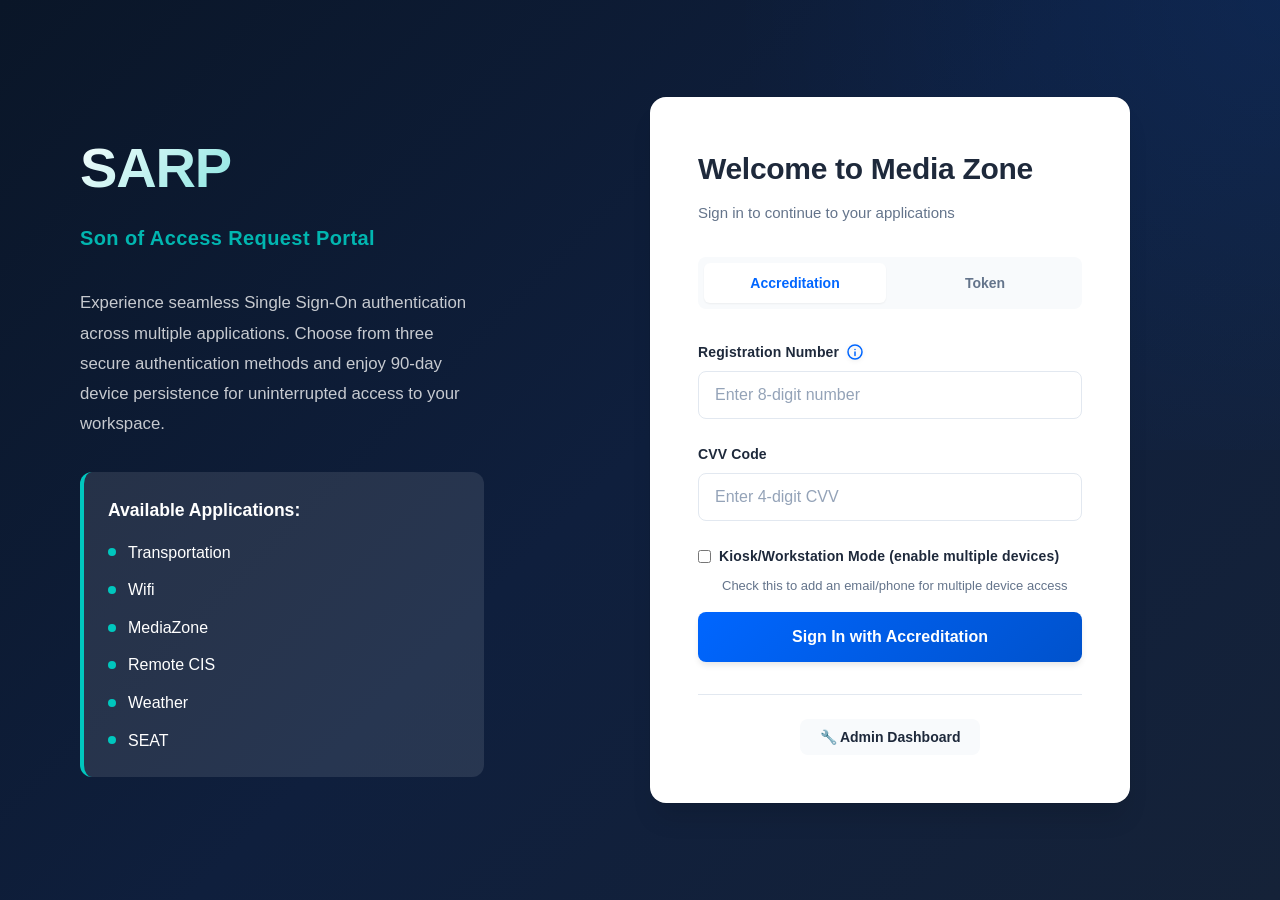
==== frontend/index.html @ 7d2da936 "Initial commit: SARP prototype with three auth methods, device limits, and MediaZone" ====
<!DOCTYPE html>
<html lang="en">
<head>
    <meta charset="UTF-8">
    <meta name="viewport" content="width=device-width, initial-scale=1.0">
    <title>SARP - Son of Access Request Portal</title>
    <link rel="stylesheet" href="styles.css">
</head>
<body>
    <div class="login-container">
        <div class="login-left">
            <h1>SARP</h1>
            <p class="subtitle">Son of Access Request Portal</p>
            <p>
                Experience seamless Single Sign-On authentication across multiple applications.
                Choose from three secure authentication methods and enjoy 90-day device persistence
                for uninterrupted access to your workspace.
            </p>
            <div style="margin-top: 2rem; padding: 1.5rem; background: rgba(255, 255, 255, 0.1); border-radius: 12px; border-left: 4px solid var(--secondary);">
                <strong style="display: block; margin-bottom: 1rem; font-size: 1.1rem;">Available Applications:</strong>
                <ul style="list-style: none; padding: 0; margin: 0; display: grid; gap: 0.75rem;">
                    <li style="display: flex; align-items: center; gap: 0.75rem;">
                        <span style="background: var(--secondary); width: 8px; height: 8px; border-radius: 50%; display: inline-block;"></span>
                        Transportation
                    </li>
                    <li style="display: flex; align-items: center; gap: 0.75rem;">
                        <span style="background: var(--secondary); width: 8px; height: 8px; border-radius: 50%; display: inline-block;"></span>
                        Wifi
                    </li>
                    <li style="display: flex; align-items: center; gap: 0.75rem;">
                        <span style="background: var(--secondary); width: 8px; height: 8px; border-radius: 50%; display: inline-block;"></span>
                        MediaZone
                    </li>
                    <li style="display: flex; align-items: center; gap: 0.75rem;">
                        <span style="background: var(--secondary); width: 8px; height: 8px; border-radius: 50%; display: inline-block;"></span>
                        Remote CIS
                    </li>
                    <li style="display: flex; align-items: center; gap: 0.75rem;">
                        <span style="background: var(--secondary); width: 8px; height: 8px; border-radius: 50%; display: inline-block;"></span>
                        Weather
                    </li>
                    <li style="display: flex; align-items: center; gap: 0.75rem;">
                        <span style="background: var(--secondary); width: 8px; height: 8px; border-radius: 50%; display: inline-block;"></span>
                        SEAT
                    </li>
                </ul>
            </div>
        </div>

        <div class="login-right">
            <div class="login-card">
                <h2>Welcome to Media Zone</h2>
                <p class="subtitle-text">Sign in to continue to your applications</p>

                <div id="error-container"></div>
                <div id="success-container"></div>

                <div class="auth-methods">
                    <button class="auth-tab active" data-method="accreditation">
                        <span>Accreditation</span>
                    </button>
                    <button class="auth-tab" data-method="token">
                        <span>Token</span>
                    </button>
                    <button class="auth-tab" data-method="otp" id="otp-tab" style="display: none;">
                        <span>Email / Phone</span>
                    </button>
                </div>

                <!-- Accreditation Form -->
                <form id="accreditation-form" class="auth-form active">
                    <div class="form-group">
                        <label for="accreditation-number" style="display: flex; align-items: center; gap: 0.5rem;">
                            Registration Number
                            <span class="help-icon" id="reg-help-icon" title="Where can I find my registration number?">
                                <svg width="16" height="16" viewBox="0 0 16 16" fill="none" xmlns="http://www.w3.org/2000/svg" style="cursor: pointer;">
                                    <circle cx="8" cy="8" r="7" stroke="currentColor" stroke-width="1.5" fill="none"/>
                                    <path d="M8 11.5V8M8 5.5H8.01" stroke="currentColor" stroke-width="1.5" stroke-linecap="round"/>
                                </svg>
                            </span>
                        </label>
                        <input
                            type="text"
                            id="accreditation-number"
                            placeholder="Enter 8-digit number"
                            maxlength="8"
                            required
                            autocomplete="username">
                    </div>
                    <div class="form-group">
                        <label for="accreditation-cvv">CVV Code</label>
                        <input
                            type="password"
                            id="accreditation-cvv"
                            placeholder="Enter 4-digit CVV"
                            maxlength="4"
                            required
                            autocomplete="current-password">
                    </div>
                    <div class="form-group" style="margin-bottom: 1rem;">
                        <label class="checkbox-label" style="display: flex; align-items: center; gap: 0.5rem; cursor: pointer;">
                            <input type="checkbox" id="accred-kiosk-mode" style="width: auto;">
                            <span>Kiosk/Workstation Mode (enable multiple devices)</span>
                        </label>
                        <p style="font-size: 0.8125rem; color: var(--text-secondary); margin-top: 0.5rem; margin-left: 1.5rem;">
                            Check this to add an email/phone for multiple device access
                        </p>
                    </div>
                    <button type="submit" class="btn">Sign In with Accreditation</button>
                </form>

                <!-- Token Form -->
                <form id="token-form" class="auth-form">
                    <div class="form-group">
                        <label for="token">Third-Party Token</label>
                        <input
                            type="text"
                            id="token"
                            placeholder="####-####-####-####"
                            maxlength="19"
                            required
                            autocomplete="off">
                    </div>
                    <div class="form-group" style="margin-bottom: 1rem;">
                        <label class="checkbox-label" style="display: flex; align-items: center; gap: 0.5rem; cursor: pointer;">
                            <input type="checkbox" id="token-kiosk-mode" style="width: auto;">
                            <span>Kiosk/Workstation Mode (enable multiple devices)</span>
                        </label>
                        <p style="font-size: 0.8125rem; color: var(--text-secondary); margin-top: 0.5rem; margin-left: 1.5rem;">
                            Check this to add an email/phone for multiple device access
                        </p>
                    </div>
                    <button type="submit" class="btn">Sign In with Token</button>
                </form>

                <!-- Email/Phone OTP Form -->
                <form id="otp-form" class="auth-form">
                    <div style="background: #FFF3CD; border-left: 4px solid #FFC107; padding: 1rem; border-radius: 8px; margin-bottom: 1.5rem; font-size: 0.875rem;">
                        <strong>⚠️ Note:</strong> You must have previously registered and added an email/phone to use this method.
                    </div>

                    <div id="otp-request-step">
                        <div class="form-group">
                            <label style="margin-bottom: 0.75rem; display: block;">Contact Method</label>
                            <div style="display: flex; gap: 1.5rem;">
                                <label class="radio-label" style="display: flex; align-items: center; gap: 0.5rem; cursor: pointer;">
                                    <input type="radio" name="contact-type" value="email" checked style="width: auto;">
                                    <span>📧 Email Address</span>
                                </label>
                                <label class="radio-label" style="display: flex; align-items: center; gap: 0.5rem; cursor: pointer;">
                                    <input type="radio" name="contact-type" value="phone" style="width: auto;">
                                    <span>📱 Phone Number</span>
                                </label>
                            </div>
                        </div>
                        <div class="form-group">
                            <label for="contact-value">Email or Phone</label>
                            <input
                                type="text"
                                id="contact-value"
                                placeholder="Enter your registered contact"
                                required
                                autocomplete="email">
                        </div>
                        <button type="button" id="request-otp-btn" class="btn">Request One-Time Code</button>
                    </div>

                    <div id="otp-verify-step" style="display: none;">
                        <div class="otp-display">
                            <p>Your One-Time Code (Demo Mode):</p>
                            <strong id="otp-code-display">------</strong>
                        </div>
                        <div class="form-group">
                            <label for="otp-code">Enter 6-Digit Code</label>
                            <input
                                type="text"
                                id="otp-code"
                                placeholder="000000"
                                maxlength="6"
                                required
                                autocomplete="one-time-code">
                        </div>
                        <button type="submit" class="btn">Verify & Sign In</button>
                        <button type="button" id="back-to-request" class="btn btn-secondary" style="margin-top: 0.75rem;">
                            ← Back to Contact Entry
                        </button>
                    </div>
                </form>

                <!-- Admin Access & Logout Buttons -->
                <div style="margin-top: 2rem; padding-top: 1.5rem; border-top: 1px solid var(--border); text-align: center; display: flex; gap: 0.75rem; justify-content: center;">
                    <button onclick="window.location.href='/frontend/admin.html'" class="btn btn-secondary btn-small" style="width: auto;">
                        🔧 Admin Dashboard
                    </button>
                    <button id="main-logout-btn" class="btn btn-secondary btn-small" style="width: auto; display: none;">
                        🚪 Logout
                    </button>
                </div>
            </div>
        </div>
    </div>

    <!-- Kiosk Mode Modal -->
    <div id="kiosk-modal" style="display: none; position: fixed; top: 0; left: 0; width: 100%; height: 100%; background: rgba(0, 0, 0, 0.5); z-index: 1000; align-items: center; justify-content: center;">
        <div style="background: white; border-radius: 16px; padding: 2.5rem; max-width: 500px; width: 90%; box-shadow: 0 20px 60px rgba(0, 0, 0, 0.3);">
            <h2 style="color: var(--text-primary); margin-bottom: 1rem; font-size: 1.5rem;">Enable Unlimited Devices</h2>
            <p style="color: var(--text-secondary); margin-bottom: 2rem; line-height: 1.6;">
                Add an email or phone number to enable multiple device access for kiosks and workstations.
                You can use this contact for future OTP login.
            </p>

            <div id="kiosk-modal-content">
                <div class="form-group">
                    <label style="margin-bottom: 0.75rem; display: block;">Choose Contact Type</label>
                    <div style="display: flex; gap: 1.5rem; margin-bottom: 1.5rem;">
                        <label class="radio-label" style="display: flex; align-items: center; gap: 0.5rem; cursor: pointer;">
                            <input type="radio" name="kiosk-contact-type" value="email" checked style="width: auto;">
                            <span>📧 Email Address</span>
                        </label>
                        <label class="radio-label" style="display: flex; align-items: center; gap: 0.5rem; cursor: pointer;">
                            <input type="radio" name="kiosk-contact-type" value="phone" style="width: auto;">
                            <span>📱 Phone Number</span>
                        </label>
                    </div>
                </div>

                <div class="form-group">
                    <label for="kiosk-contact-value">Contact Information</label>
                    <input
                        type="text"
                        id="kiosk-contact-value"
                        placeholder="Enter email or phone"
                        style="width: 100%; padding: 0.875rem 1rem; border: 1.5px solid var(--border); border-radius: 8px; font-size: 1rem;">
                </div>

                <div id="kiosk-error" style="display: none; background: #FEE; color: #C33; padding: 0.75rem; border-radius: 8px; margin-bottom: 1rem; font-size: 0.875rem;"></div>

                <div style="display: flex; gap: 1rem; margin-top: 1.5rem;">
                    <button id="kiosk-add-btn" class="btn" style="flex: 1;">Add Contact & Continue</button>
                    <button id="kiosk-skip-btn" class="btn btn-secondary" style="flex: 1;">Skip for Now</button>
                </div>
            </div>
        </div>
    </div>

    <!-- Registration Help Popup -->
    <div id="reg-help-popup" style="display: none; position: fixed; top: 0; left: 0; width: 100%; height: 100%; z-index: 9999; background: rgba(0, 0, 0, 0.7); align-items: center; justify-content: center;">
        <div style="position: relative; max-width: 90%; max-height: 90vh; overflow: auto;">
            <img src="registration-help.png" alt="Where to find registration number" style="display: block; max-width: 100%; height: auto; border-radius: 8px; box-shadow: 0 20px 60px rgba(0, 0, 0, 0.5);">
        </div>
    </div>

    <script src="auth.js"></script>
    <script>
        // Show/hide Email/Phone tab based on kiosk mode checkboxes
        const accredKioskCheckbox = document.getElementById('accred-kiosk-mode');
        const tokenKioskCheckbox = document.getElementById('token-kiosk-mode');
        const otpTab = document.getElementById('otp-tab');

        function updateOTPTabVisibility() {
            if (accredKioskCheckbox.checked || tokenKioskCheckbox.checked) {
                otpTab.style.display = 'block';
            } else {
                otpTab.style.display = 'none';
                // If OTP tab is active when hidden, switch to accreditation tab
                if (otpTab.classList.contains('active')) {
                    document.querySelector('[data-method="accreditation"]').click();
                }
            }
        }

        if (accredKioskCheckbox) {
            accredKioskCheckbox.addEventListener('change', updateOTPTabVisibility);
        }
        if (tokenKioskCheckbox) {
            tokenKioskCheckbox.addEventListener('change', updateOTPTabVisibility);
        }

        // Registration help popup functionality
        const helpIcon = document.getElementById('reg-help-icon');
        const helpPopup = document.getElementById('reg-help-popup');

        if (helpIcon && helpPopup) {
            // Show popup when icon is clicked
            helpIcon.addEventListener('click', (e) => {
                e.preventDefault();
                e.stopPropagation();
                helpPopup.style.display = 'flex';
            });

            // Hide popup when clicking outside the image
            helpPopup.addEventListener('click', (e) => {
                if (e.target === helpPopup) {
                    helpPopup.style.display = 'none';
                }
            });

            // Hide popup when ESC key is pressed
            document.addEventListener('keydown', (e) => {
                if (e.key === 'Escape' && helpPopup.style.display === 'flex') {
                    helpPopup.style.display = 'none';
                }
            });
        }
    </script>
</body>
</html>
---- frontend/styles.css ----
/* ============================================
   SARP - Professional UI Design
   Modern, clean authentication portal
   ============================================ */

:root {
    --primary: #0066FF;
    --primary-dark: #0052CC;
    --primary-light: #4D94FF;
    --secondary: #00C7BE;
    --background: #0A1628;
    --background-light: #152238;
    --surface: #FFFFFF;
    --surface-secondary: #F8FAFC;
    --text-primary: #1E293B;
    --text-secondary: #64748B;
    --text-light: #94A3B8;
    --border: #E2E8F0;
    --success: #10B981;
    --error: #EF4444;
    --warning: #F59E0B;
    --shadow-sm: 0 1px 2px 0 rgba(0, 0, 0, 0.05);
    --shadow-md: 0 4px 6px -1px rgba(0, 0, 0, 0.1);
    --shadow-lg: 0 10px 15px -3px rgba(0, 0, 0, 0.1);
    --shadow-xl: 0 20px 25px -5px rgba(0, 0, 0, 0.1);
    --radius-sm: 6px;
    --radius-md: 8px;
    --radius-lg: 12px;
    --radius-xl: 16px;
}

* {
    margin: 0;
    padding: 0;
    box-sizing: border-box;
}

body {
    font-family: -apple-system, BlinkMacSystemFont, 'Inter', 'Segoe UI', 'Roboto', 'Helvetica', 'Arial', sans-serif;
    background: linear-gradient(135deg, var(--background) 0%, #0F1F3D 50%, var(--background-light) 100%);
    min-height: 100vh;
    color: var(--text-primary);
    line-height: 1.6;
    -webkit-font-smoothing: antialiased;
    -moz-osx-font-smoothing: grayscale;
}

/* ============================================
   LOGIN PAGE LAYOUT
   ============================================ */

.login-container {
    display: flex;
    min-height: 100vh;
    align-items: center;
    justify-content: center;
    padding: 2rem;
    position: relative;
    overflow: hidden;
}

.login-container::before {
    content: '';
    position: absolute;
    top: -50%;
    right: -50%;
    width: 100%;
    height: 100%;
    background: radial-gradient(circle, rgba(0, 102, 255, 0.1) 0%, transparent 70%);
    animation: pulse 15s ease-in-out infinite;
}

@keyframes pulse {
    0%, 100% { transform: scale(1); opacity: 0.3; }
    50% { transform: scale(1.1); opacity: 0.5; }
}

.login-left {
    flex: 1;
    padding: 3rem;
    color: white;
    max-width: 500px;
    z-index: 1;
}

.login-left h1 {
    font-size: 3.5rem;
    margin-bottom: 0.5rem;
    font-weight: 800;
    background: linear-gradient(135deg, #FFFFFF 0%, var(--secondary) 100%);
    -webkit-background-clip: text;
    -webkit-text-fill-color: transparent;
    background-clip: text;
    letter-spacing: -0.02em;
}

.login-left .subtitle {
    font-size: 1.25rem;
    margin-bottom: 2rem;
    color: var(--secondary);
    font-weight: 600;
    letter-spacing: 0.02em;
}

.login-left p {
    line-height: 1.8;
    opacity: 0.9;
    font-size: 1.05rem;
    color: rgba(255, 255, 255, 0.85);
}

.login-right {
    flex: 1;
    display: flex;
    align-items: center;
    justify-content: center;
    padding: 2rem;
    z-index: 1;
}

.login-card {
    background: var(--surface);
    border-radius: var(--radius-xl);
    padding: 3rem;
    box-shadow: var(--shadow-xl), 0 0 0 1px rgba(0, 0, 0, 0.05);
    width: 100%;
    max-width: 480px;
    backdrop-filter: blur(10px);
}

.login-card h2 {
    font-size: 1.875rem;
    margin-bottom: 0.5rem;
    color: var(--text-primary);
    font-weight: 700;
    letter-spacing: -0.01em;
}

.login-card .subtitle-text {
    color: var(--text-secondary);
    margin-bottom: 2rem;
    font-size: 0.9375rem;
}

/* ============================================
   AUTH METHOD TABS
   ============================================ */

.auth-methods {
    display: flex;
    gap: 0.5rem;
    margin-bottom: 2rem;
    background: var(--surface-secondary);
    padding: 0.375rem;
    border-radius: var(--radius-md);
}

.auth-tab {
    flex: 1;
    padding: 0.75rem 1rem;
    background: transparent;
    border: none;
    border-radius: var(--radius-sm);
    cursor: pointer;
    font-size: 0.875rem;
    font-weight: 600;
    color: var(--text-secondary);
    transition: all 0.2s cubic-bezier(0.4, 0, 0.2, 1);
    position: relative;
}

.auth-tab:hover {
    color: var(--text-primary);
}

.auth-tab.active {
    background: var(--surface);
    color: var(--primary);
    box-shadow: var(--shadow-sm);
}

/* ============================================
   FORM STYLES
   ============================================ */

.auth-form {
    display: none;
}

.auth-form.active {
    display: block;
    animation: fadeIn 0.3s ease-in-out;
}

@keyframes fadeIn {
    from {
        opacity: 0;
        transform: translateY(8px);
    }
    to {
        opacity: 1;
        transform: translateY(0);
    }
}

.form-group {
    margin-bottom: 1.5rem;
}

.form-group label {
    display: block;
    margin-bottom: 0.5rem;
    color: var(--text-primary);
    font-weight: 600;
    font-size: 0.875rem;
    letter-spacing: 0.01em;
}

.form-group input,
.form-group select {
    width: 100%;
    padding: 0.875rem 1rem;
    border: 1.5px solid var(--border);
    border-radius: var(--radius-md);
    font-size: 1rem;
    transition: all 0.2s cubic-bezier(0.4, 0, 0.2, 1);
    background: var(--surface);
    color: var(--text-primary);
    font-family: inherit;
}

.form-group input:focus,
.form-group select:focus {
    outline: none;
    border-color: var(--primary);
    box-shadow: 0 0 0 3px rgba(0, 102, 255, 0.1);
}

.form-group input::placeholder {
    color: var(--text-light);
}

.form-row {
    display: flex;
    gap: 1rem;
}

.form-row .form-group {
    flex: 1;
}

/* ============================================
   BUTTONS
   ============================================ */

.btn {
    width: 100%;
    padding: 1rem 1.5rem;
    background: linear-gradient(135deg, var(--primary) 0%, var(--primary-dark) 100%);
    color: white;
    border: none;
    border-radius: var(--radius-md);
    font-size: 1rem;
    font-weight: 600;
    cursor: pointer;
    transition: all 0.3s cubic-bezier(0.4, 0, 0.2, 1);
    box-shadow: var(--shadow-md);
    position: relative;
    overflow: hidden;
}

.btn::before {
    content: '';
    position: absolute;
    top: 0;
    left: -100%;
    width: 100%;
    height: 100%;
    background: linear-gradient(90deg, transparent, rgba(255, 255, 255, 0.2), transparent);
    transition: left 0.5s;
}

.btn:hover::before {
    left: 100%;
}

.btn:hover {
    transform: translateY(-1px);
    box-shadow: var(--shadow-lg);
}

.btn:active {
    transform: translateY(0);
}

.btn:disabled {
    background: var(--border);
    cursor: not-allowed;
    transform: none;
    box-shadow: none;
}

.btn-secondary {
    background: var(--surface-secondary);
    color: var(--text-primary);
    box-shadow: none;
}

.btn-secondary:hover {
    background: var(--border);
}

.btn-small {
    padding: 0.625rem 1.25rem;
    font-size: 0.875rem;
    width: auto;
}

.btn-danger {
    background: linear-gradient(135deg, var(--error) 0%, #DC2626 100%);
}

/* ============================================
   MESSAGES & ALERTS
   ============================================ */

.error-message {
    background: #FEF2F2;
    color: var(--error);
    padding: 1rem;
    border-radius: var(--radius-md);
    margin-bottom: 1rem;
    font-size: 0.875rem;
    border-left: 4px solid var(--error);
    animation: slideIn 0.3s ease-out;
}

.success-message {
    background: #F0FDF4;
    color: var(--success);
    padding: 1rem;
    border-radius: var(--radius-md);
    margin-bottom: 1rem;
    font-size: 0.875rem;
    border-left: 4px solid var(--success);
    animation: slideIn 0.3s ease-out;
}

@keyframes slideIn {
    from {
        opacity: 0;
        transform: translateX(-20px);
    }
    to {
        opacity: 1;
        transform: translateX(0);
    }
}

.otp-display {
    background: linear-gradient(135deg, #FFFBEB 0%, #FEF3C7 100%);
    border: 1.5px solid var(--warning);
    padding: 1.5rem;
    border-radius: var(--radius-md);
    margin-bottom: 1rem;
    text-align: center;
}

.otp-display p {
    color: var(--text-secondary);
    font-size: 0.875rem;
    margin-bottom: 0.5rem;
}

.otp-display strong {
    font-size: 2rem;
    color: var(--warning);
    letter-spacing: 0.5rem;
    font-weight: 700;
    font-family: 'Courier New', monospace;
}

/* ============================================
   INFO BOXES
   ============================================ */

.info-box {
    margin-top: 2rem;
    padding: 1.25rem;
    background: linear-gradient(135deg, #EFF6FF 0%, #DBEAFE 100%);
    border-left: 4px solid var(--primary);
    border-radius: var(--radius-md);
    font-size: 0.875rem;
}

.info-box strong {
    display: flex;
    align-items: center;
    gap: 0.5rem;
    color: var(--primary);
    font-size: 0.9375rem;
    margin-bottom: 0.75rem;
}

.info-box ul {
    margin: 0.75rem 0 0 1.5rem;
    line-height: 1.8;
    color: var(--text-primary);
}

.info-box p {
    margin-top: 0.75rem;
    color: var(--text-secondary);
    font-size: 0.8125rem;
}

/* ============================================
   ACCOUNT PAGE
   ============================================ */

.account-container {
    max-width: 900px;
    margin: 2rem auto;
    padding: 2rem;
}

.account-header {
    background: linear-gradient(135deg, var(--surface) 0%, var(--surface-secondary) 100%);
    padding: 2.5rem;
    border-radius: var(--radius-xl);
    margin-bottom: 2rem;
    box-shadow: var(--shadow-lg);
    border: 1px solid var(--border);
}

.account-header h1 {
    color: var(--text-primary);
    margin-bottom: 0.5rem;
    font-size: 2rem;
    font-weight: 700;
}

.account-header p {
    color: var(--text-secondary);
}

.account-section {
    background: var(--surface);
    padding: 2rem;
    border-radius: var(--radius-xl);
    margin-bottom: 1.5rem;
    box-shadow: var(--shadow-md);
    border: 1px solid var(--border);
}

.account-section h2 {
    color: var(--text-primary);
    margin-bottom: 1rem;
    font-size: 1.5rem;
    font-weight: 700;
}

.benefit-box {
    margin-bottom: 1.25rem;
    padding: 1rem;
    background: linear-gradient(135deg, #F0FDF4 0%, #DCFCE7 100%);
    border-left: 4px solid var(--success);
    border-radius: var(--radius-md);
    font-size: 0.875rem;
}

.benefit-box strong {
    display: flex;
    align-items: center;
    gap: 0.5rem;
    color: var(--success);
    margin-bottom: 0.5rem;
}

/* ============================================
   CONTACT LIST
   ============================================ */

.contact-list {
    list-style: none;
}

.contact-item {
    display: flex;
    justify-content: space-between;
    align-items: center;
    padding: 1.25rem;
    border: 1.5px solid var(--border);
    border-radius: var(--radius-md);
    margin-bottom: 0.75rem;
    transition: all 0.2s;
    background: var(--surface);
}

.contact-item:hover {
    border-color: var(--primary-light);
    box-shadow: var(--shadow-sm);
}

.contact-item .contact-value {
    font-weight: 600;
    color: var(--text-primary);
}

.contact-item .contact-badge {
    background: var(--primary);
    color: white;
    padding: 0.375rem 0.875rem;
    border-radius: 999px;
    font-size: 0.75rem;
    font-weight: 600;
    margin-left: 0.75rem;
    text-transform: uppercase;
    letter-spacing: 0.05em;
}

.add-contact-form {
    margin-top: 1rem;
    padding-top: 1rem;
    border-top: 1px solid var(--border);
}

/* ============================================
   MEDIAZONE PAGE
   ============================================ */

.mediazone-container {
    max-width: 1400px;
    margin: 2rem auto;
    padding: 2rem;
}

.mediazone-header {
    background: linear-gradient(135deg, var(--primary) 0%, var(--primary-dark) 100%);
    padding: 2rem;
    border-radius: var(--radius-xl);
    margin-bottom: 2rem;
    box-shadow: var(--shadow-xl);
    display: flex;
    justify-content: space-between;
    align-items: center;
    color: white;
}

.mediazone-header h1 {
    color: white;
    font-size: 2rem;
    font-weight: 700;
}

.mediazone-content {
    background: var(--surface);
    padding: 3rem;
    border-radius: var(--radius-xl);
    box-shadow: var(--shadow-lg);
    border: 1px solid var(--border);
}

.mediazone-content h2 {
    font-size: 1.75rem;
    margin-bottom: 1rem;
    color: var(--text-primary);
}

.mediazone-screenshot {
    width: 100%;
    max-width: 100%;
    border-radius: var(--radius-lg);
    margin-top: 1rem;
    box-shadow: var(--shadow-md);
}

/* ============================================
   ADMIN PAGE
   ============================================ */

.admin-container {
    max-width: 1400px;
    margin: 2rem auto;
    padding: 2rem;
}

.admin-header {
    background: linear-gradient(135deg, var(--background) 0%, var(--background-light) 100%);
    padding: 2.5rem;
    border-radius: var(--radius-xl);
    margin-bottom: 2rem;
    box-shadow: var(--shadow-xl);
    color: white;
}

.admin-header h1 {
    color: white;
    font-size: 2rem;
    font-weight: 700;
}

.admin-header p {
    color: rgba(255, 255, 255, 0.8);
}

.admin-table-container {
    background: var(--surface);
    padding: 2rem;
    border-radius: var(--radius-xl);
    box-shadow: var(--shadow-lg);
    overflow-x: auto;
    border: 1px solid var(--border);
}

table {
    width: 100%;
    border-collapse: separate;
    border-spacing: 0;
}

th, td {
    padding: 1.25rem;
    text-align: left;
    border-bottom: 1px solid var(--border);
}

th {
    background: var(--surface-secondary);
    font-weight: 700;
    color: var(--text-primary);
    font-size: 0.875rem;
    text-transform: uppercase;
    letter-spacing: 0.05em;
}

th:first-child {
    border-top-left-radius: var(--radius-md);
}

th:last-child {
    border-top-right-radius: var(--radius-md);
}

tr:hover {
    background: var(--surface-secondary);
}

tr:last-child td {
    border-bottom: none;
}

.contact-tag {
    display: inline-block;
    background: var(--surface-secondary);
    color: var(--text-primary);
    padding: 0.375rem 0.75rem;
    border-radius: 999px;
    font-size: 0.8125rem;
    margin-right: 0.5rem;
    margin-bottom: 0.375rem;
    font-weight: 500;
    border: 1px solid var(--border);
}

/* ============================================
   RESPONSIVE
   ============================================ */

@media (max-width: 968px) {
    .login-container {
        flex-direction: column;
    }

    .login-left, .login-right {
        max-width: 100%;
    }

    .login-left h1 {
        font-size: 2.5rem;
    }

    .login-card {
        padding: 2rem;
    }

    .auth-methods {
        flex-direction: column;
    }

    .auth-tab {
        border-left: 3px solid transparent;
        border-bottom: none;
        text-align: left;
    }

    .auth-tab.active {
        border-left-color: var(--primary);
    }
}

@media (max-width: 640px) {
    .form-row {
        flex-direction: column;
    }

    .login-card {
        padding: 1.5rem;
    }

    .contact-item {
        flex-direction: column;
        align-items: flex-start;
        gap: 1rem;
    }
}

/* ============================================
   LOADING & ANIMATIONS
   ============================================ */

.loading {
    display: inline-block;
    width: 16px;
    height: 16px;
    border: 2px solid rgba(255, 255, 255, 0.3);
    border-radius: 50%;
    border-top-color: white;
    animation: spin 0.8s linear infinite;
}

@keyframes spin {
    to { transform: rotate(360deg); }
}

/* ============================================
   HELP ICON
   ============================================ */

.help-icon {
    color: var(--primary);
    transition: all 0.2s;
    display: inline-flex;
    align-items: center;
    justify-content: center;
}

.help-icon:hover {
    color: var(--primary-dark);
    transform: scale(1.1);
}

.help-icon svg {
    filter: drop-shadow(0 1px 2px rgba(0, 0, 0, 0.1));
}

/* ============================================
   UTILITIES
   ============================================ */

.text-center {
    text-align: center;
}

.mt-2 {
    margin-top: 2rem;
}

.gap-2 {
    gap: 2rem;
}
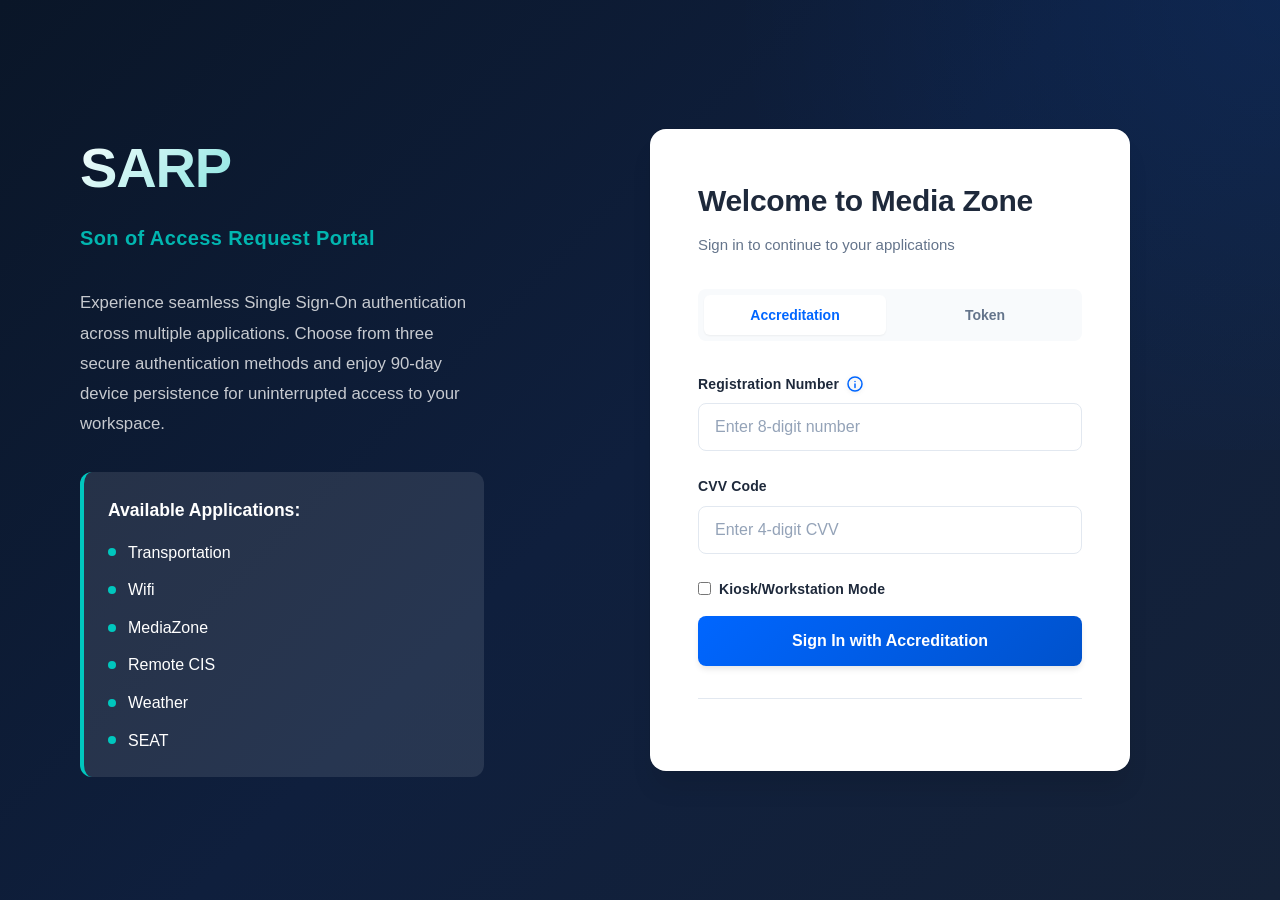
==== commit d41cf73b: "Clean up UI text - Simplify kiosk mode checkbox text (remove explanation) - Remove admin dashboard b" ====
--- a/frontend/index.html
+++ b/frontend/index.html
@@ -100,11 +100,8 @@
                     <div class="form-group" style="margin-bottom: 1rem;">
                         <label class="checkbox-label" style="display: flex; align-items: center; gap: 0.5rem; cursor: pointer;">
                             <input type="checkbox" id="accred-kiosk-mode" style="width: auto;">
-                            <span>Kiosk/Workstation Mode (enable multiple devices)</span>
-                        </label>
-                        <p style="font-size: 0.8125rem; color: var(--text-secondary); margin-top: 0.5rem; margin-left: 1.5rem;">
-                            Check this to add an email/phone for multiple device access
-                        </p>
+                            <span>Kiosk/Workstation Mode</span>
+                        </label>
                     </div>
                     <button type="submit" class="btn">Sign In with Accreditation</button>
                 </form>
@@ -124,11 +121,8 @@
                     <div class="form-group" style="margin-bottom: 1rem;">
                         <label class="checkbox-label" style="display: flex; align-items: center; gap: 0.5rem; cursor: pointer;">
                             <input type="checkbox" id="token-kiosk-mode" style="width: auto;">
-                            <span>Kiosk/Workstation Mode (enable multiple devices)</span>
-                        </label>
-                        <p style="font-size: 0.8125rem; color: var(--text-secondary); margin-top: 0.5rem; margin-left: 1.5rem;">
-                            Check this to add an email/phone for multiple device access
-                        </p>
+                            <span>Kiosk/Workstation Mode</span>
+                        </label>
                     </div>
                     <button type="submit" class="btn">Sign In with Token</button>
                 </form>
@@ -187,11 +181,8 @@
                     </div>
                 </form>
 
-                <!-- Admin Access & Logout Buttons -->
-                <div style="margin-top: 2rem; padding-top: 1.5rem; border-top: 1px solid var(--border); text-align: center; display: flex; gap: 0.75rem; justify-content: center;">
-                    <button onclick="window.location.href='/frontend/admin.html'" class="btn btn-secondary btn-small" style="width: auto;">
-                        🔧 Admin Dashboard
-                    </button>
+                <!-- Logout Button -->
+                <div style="margin-top: 2rem; padding-top: 1.5rem; border-top: 1px solid var(--border); text-align: center;">
                     <button id="main-logout-btn" class="btn btn-secondary btn-small" style="width: auto; display: none;">
                         🚪 Logout
                     </button>
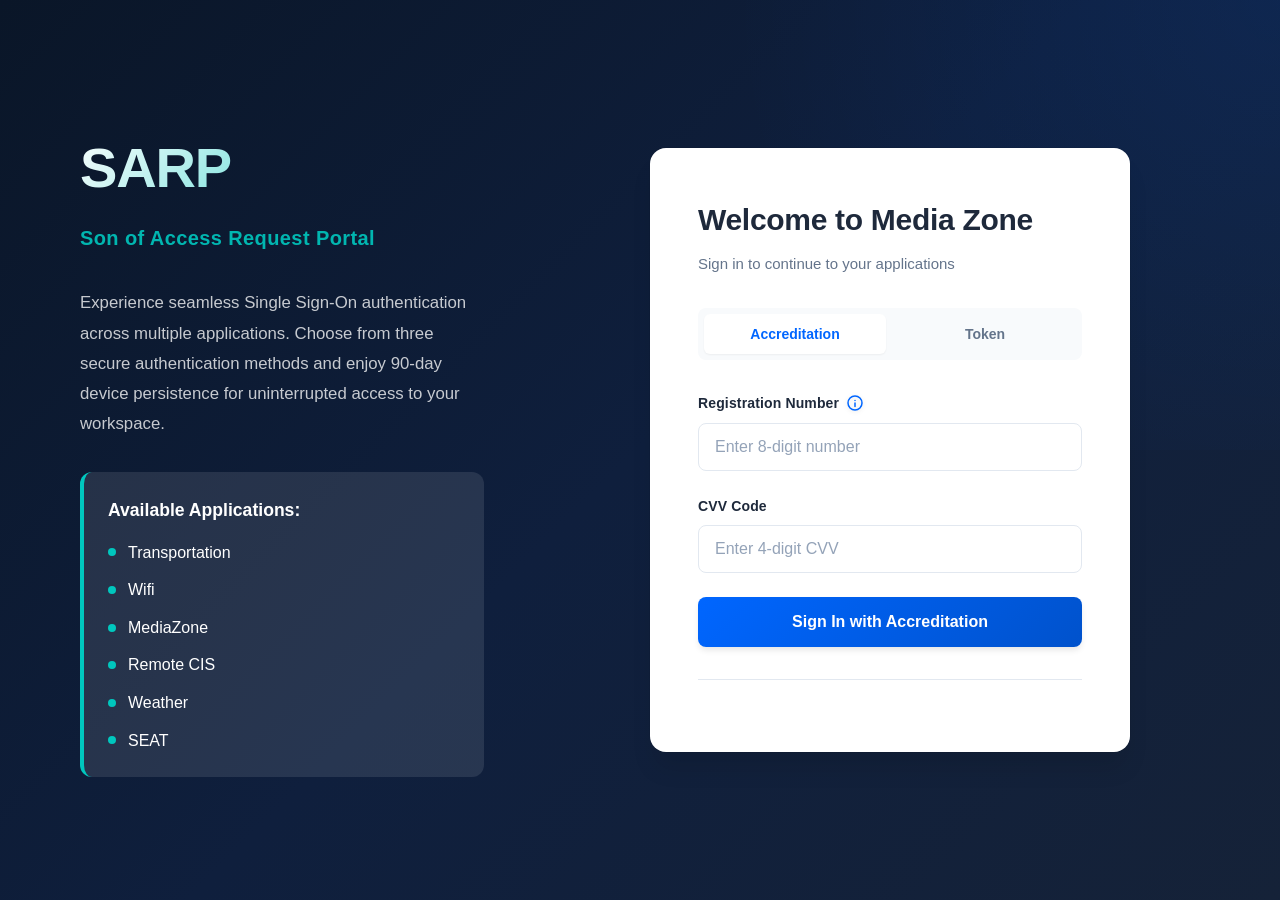
==== commit 06ea3791: "Update kiosk mode configuration - Change modal title to 'Kiosk Mode Configuration' - Remove kiosk mo" ====
--- a/frontend/index.html
+++ b/frontend/index.html
@@ -97,12 +97,6 @@
                             required
                             autocomplete="current-password">
                     </div>
-                    <div class="form-group" style="margin-bottom: 1rem;">
-                        <label class="checkbox-label" style="display: flex; align-items: center; gap: 0.5rem; cursor: pointer;">
-                            <input type="checkbox" id="accred-kiosk-mode" style="width: auto;">
-                            <span>Kiosk/Workstation Mode</span>
-                        </label>
-                    </div>
                     <button type="submit" class="btn">Sign In with Accreditation</button>
                 </form>
 
@@ -194,7 +188,7 @@
     <!-- Kiosk Mode Modal -->
     <div id="kiosk-modal" style="display: none; position: fixed; top: 0; left: 0; width: 100%; height: 100%; background: rgba(0, 0, 0, 0.5); z-index: 1000; align-items: center; justify-content: center;">
         <div style="background: white; border-radius: 16px; padding: 2.5rem; max-width: 500px; width: 90%; box-shadow: 0 20px 60px rgba(0, 0, 0, 0.3);">
-            <h2 style="color: var(--text-primary); margin-bottom: 1rem; font-size: 1.5rem;">Enable Unlimited Devices</h2>
+            <h2 style="color: var(--text-primary); margin-bottom: 1rem; font-size: 1.5rem;">Kiosk Mode Configuration</h2>
             <p style="color: var(--text-secondary); margin-bottom: 2rem; line-height: 1.6;">
                 Add an email or phone number to enable multiple device access for kiosks and workstations.
                 You can use this contact for future OTP login.
@@ -243,13 +237,12 @@
 
     <script src="auth.js"></script>
     <script>
-        // Show/hide Email/Phone tab based on kiosk mode checkboxes
-        const accredKioskCheckbox = document.getElementById('accred-kiosk-mode');
+        // Show/hide Email/Phone tab based on kiosk mode checkbox (Token tab only)
         const tokenKioskCheckbox = document.getElementById('token-kiosk-mode');
         const otpTab = document.getElementById('otp-tab');
 
         function updateOTPTabVisibility() {
-            if (accredKioskCheckbox.checked || tokenKioskCheckbox.checked) {
+            if (tokenKioskCheckbox && tokenKioskCheckbox.checked) {
                 otpTab.style.display = 'block';
             } else {
                 otpTab.style.display = 'none';
@@ -260,9 +253,6 @@
             }
         }
 
-        if (accredKioskCheckbox) {
-            accredKioskCheckbox.addEventListener('change', updateOTPTabVisibility);
-        }
         if (tokenKioskCheckbox) {
             tokenKioskCheckbox.addEventListener('change', updateOTPTabVisibility);
         }
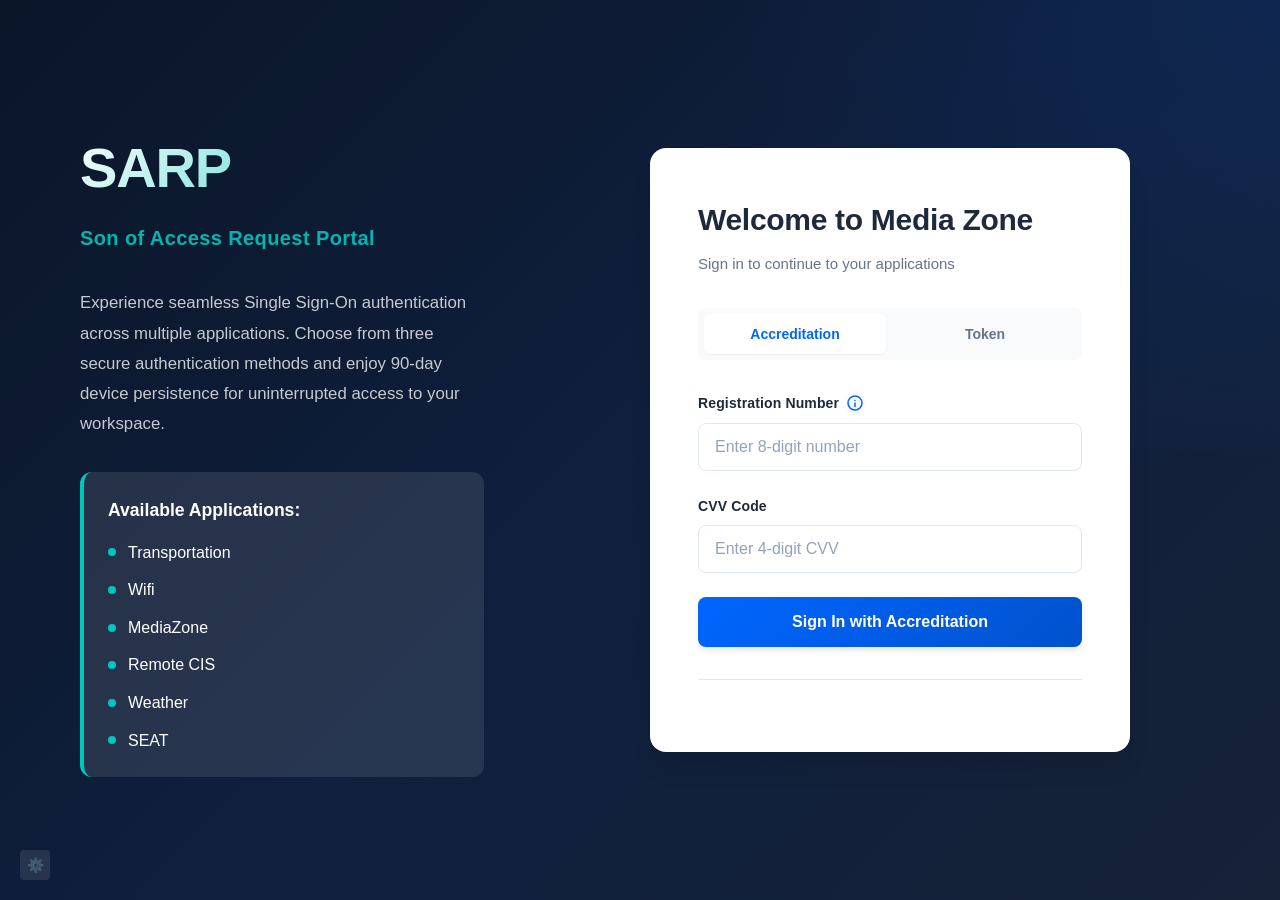
==== commit 6670b182: "Add hidden admin panel button in lower left - Small gear icon in lower left corner - Low opacity, be" ====
--- a/frontend/index.html
+++ b/frontend/index.html
@@ -284,5 +284,8 @@
             });
         }
     </script>
+
+    <!-- Hidden Admin Access Button -->
+    <a href="/frontend/admin.html" style="position: fixed; bottom: 20px; left: 20px; width: 30px; height: 30px; background: rgba(255, 255, 255, 0.1); border-radius: 4px; display: flex; align-items: center; justify-content: center; text-decoration: none; font-size: 14px; color: rgba(255, 255, 255, 0.3); transition: all 0.2s; z-index: 100;" onmouseover="this.style.background='rgba(255, 255, 255, 0.2)'; this.style.color='rgba(255, 255, 255, 0.6)';" onmouseout="this.style.background='rgba(255, 255, 255, 0.1)'; this.style.color='rgba(255, 255, 255, 0.3)';" title="Admin Panel">⚙️</a>
 </body>
 </html>
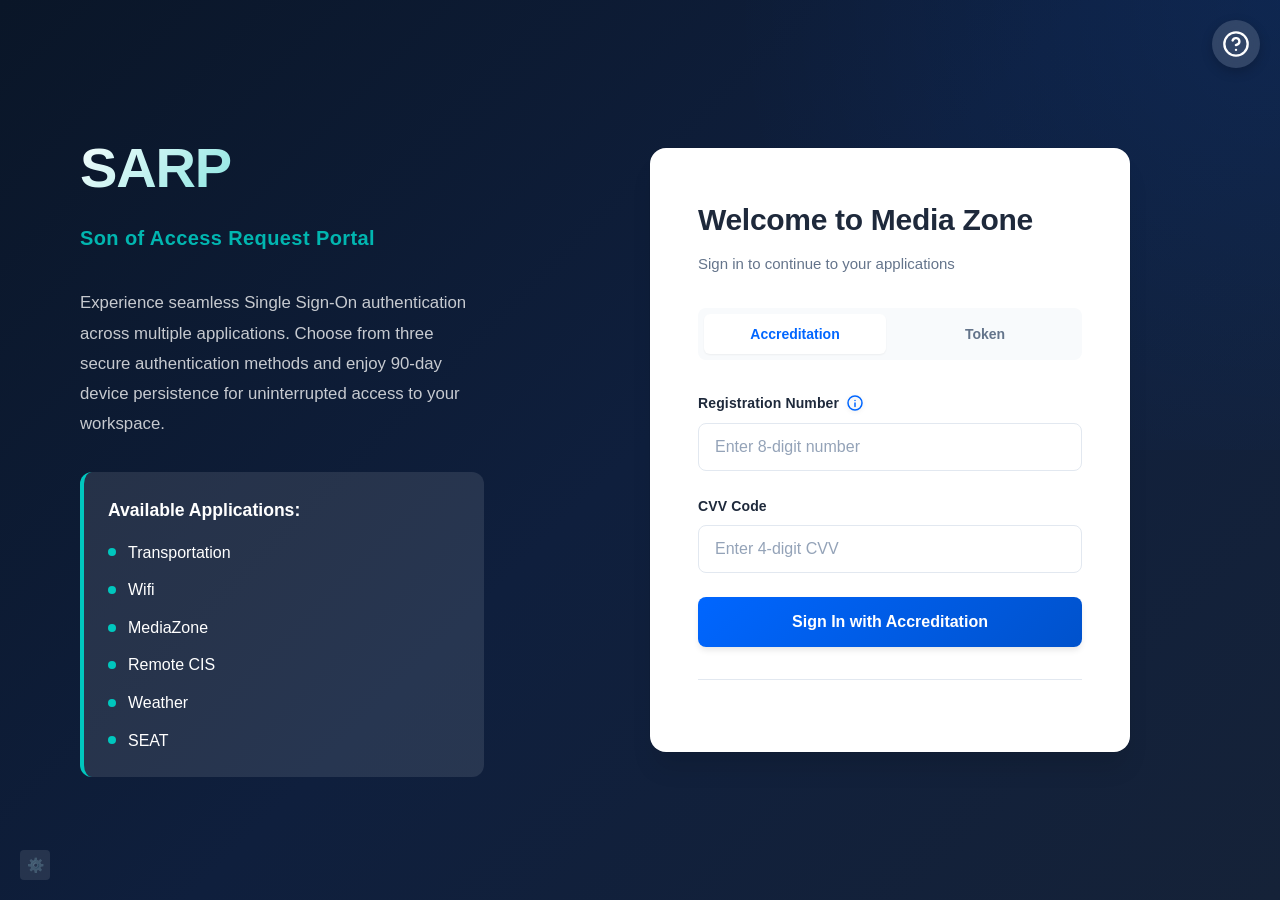
==== commit 35642a92: "Add user guide with help icon - Create user-friendly guide explaining SARP authentication - Covers: " ====
--- a/frontend/index.html
+++ b/frontend/index.html
@@ -7,6 +7,15 @@
     <link rel="stylesheet" href="styles.css">
 </head>
 <body>
+    <!-- Help Icon -->
+    <a href="/frontend/user-guide.html" target="_blank" style="position: fixed; top: 20px; right: 20px; width: 48px; height: 48px; background: rgba(255, 255, 255, 0.15); backdrop-filter: blur(10px); border-radius: 50%; display: flex; align-items: center; justify-content: center; text-decoration: none; font-size: 24px; color: white; transition: all 0.3s; z-index: 1000; box-shadow: 0 4px 12px rgba(0, 0, 0, 0.2);" onmouseover="this.style.background='rgba(255, 255, 255, 0.25)'; this.style.transform='scale(1.1)';" onmouseout="this.style.background='rgba(255, 255, 255, 0.15)'; this.style.transform='scale(1)';" title="How SARP Works">
+        <svg width="28" height="28" viewBox="0 0 24 24" fill="none" stroke="currentColor" stroke-width="2" stroke-linecap="round" stroke-linejoin="round">
+            <circle cx="12" cy="12" r="10"></circle>
+            <path d="M9.09 9a3 3 0 0 1 5.83 1c0 2-3 3-3 3"></path>
+            <line x1="12" y1="17" x2="12.01" y2="17"></line>
+        </svg>
+    </a>
+
     <div class="login-container">
         <div class="login-left">
             <h1>SARP</h1>
